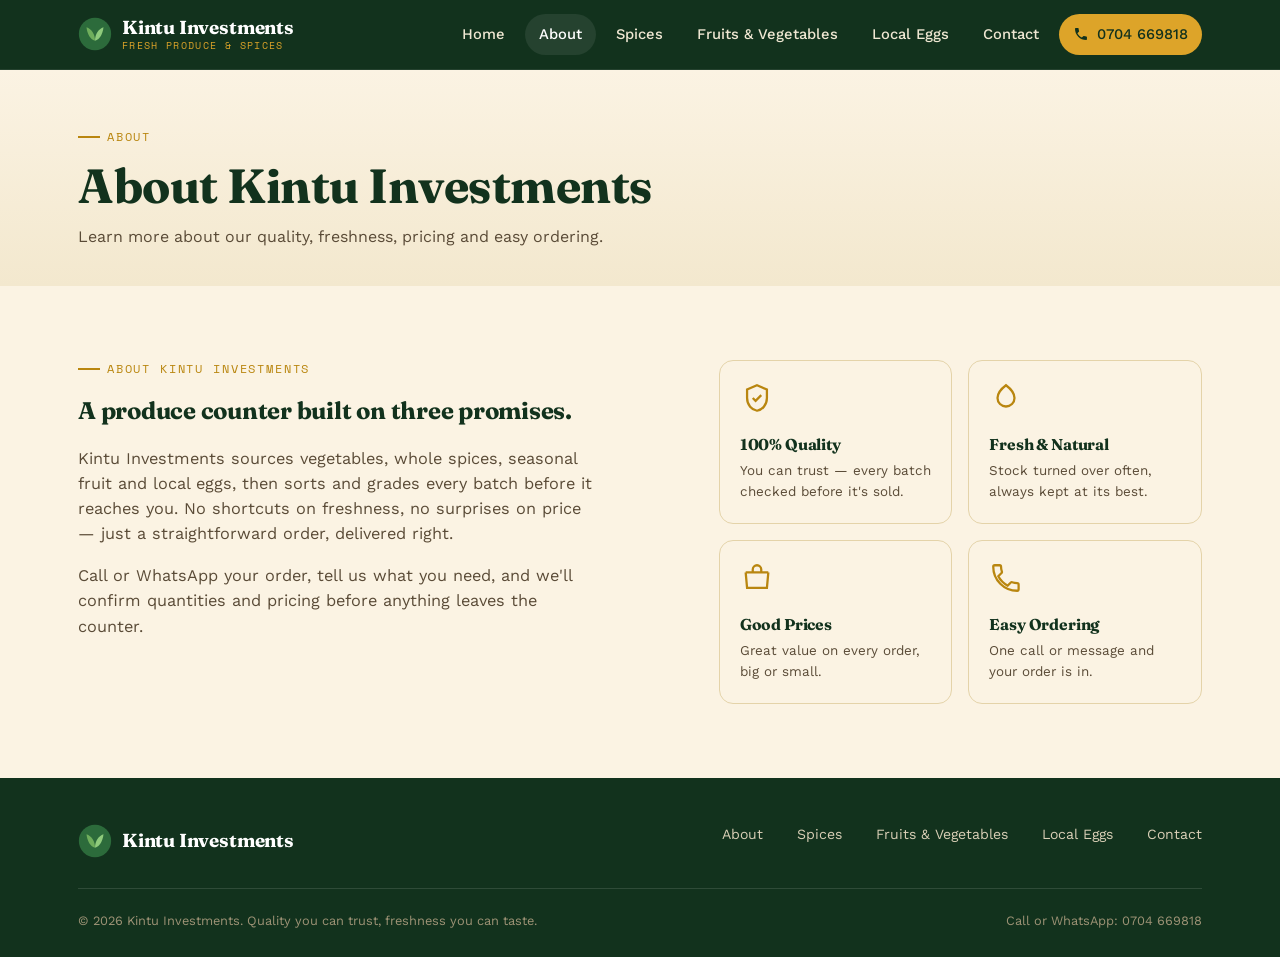
==== about.html @ b9143831 "Add files via upload" ====
<!DOCTYPE html>
<html lang="en">
<head>
<meta charset="UTF-8">
<meta name="viewport" content="width=device-width, initial-scale=1.0">
<title>About Kintu Investments</title>
<meta name="description" content="Kintu Investments — dealers in vegetables, spices, fruits and local eggs. Quality you can trust, freshness you can taste. Order now: 0704 669818.">
<link rel="preconnect" href="https://fonts.googleapis.com">
<link href="https://fonts.googleapis.com/css2?family=Fraunces:opsz,wght@9..144,400;9..144,500;9..144,600;9..144,700;9..144,900&family=Work+Sans:wght@400;500;600;700&family=Space+Mono:wght@400;700&display=swap" rel="stylesheet">
<style>:root{
    --forest:#1E4A2C;
    --forest-deep:#12321D;
    --forest-light:#3E7A48;
    --gold:#DDA429;
    --gold-deep:#B9860F;
    --clay:#7A4A24;
    --cream:#FBF3E3;
    --paper:#F3E8CE;
    --paper-line:#E4D3A9;
    --ink:#2B2013;
    --ink-soft:#5A4B37;
    --max:1180px;
    --radius:18px;
  }
  *{box-sizing:border-box;}
  html{scroll-behavior:smooth;}
  body{
    margin:0;
    background:var(--cream);
    color:var(--ink);
    font-family:'Work Sans',sans-serif;
    line-height:1.55;
    -webkit-font-smoothing:antialiased;
  }
  h1,h2,h3,.display{
    font-family:'Fraunces',serif;
    font-weight:700;
    letter-spacing:-0.01em;
    color:var(--forest-deep);
    margin:0;
  }
  .mono{font-family:'Space Mono',monospace;}
  a{color:inherit;text-decoration:none;}
  img{max-width:100%;display:block;}
  .wrap{max-width:var(--max);margin:0 auto;padding:0 28px;}
  .eyebrow{
    font-family:'Space Mono',monospace;
    font-size:.72rem;
    letter-spacing:.16em;
    text-transform:uppercase;
    color:var(--gold-deep);
    display:flex;
    align-items:center;
    gap:.6em;
    margin-bottom:14px;
  }
  .eyebrow::before{content:"";width:22px;height:2px;background:var(--gold-deep);display:inline-block;}
  button{font-family:inherit;cursor:pointer;}
  :focus-visible{outline:3px solid var(--gold);outline-offset:3px;}

  /* ---------- header ---------- */
  header{
    position:sticky;top:0;z-index:100;
    background:var(--forest-deep);
    border-bottom:1px solid rgba(255,255,255,.08);
  }
  .nav-inner{
    display:flex;align-items:center;justify-content:space-between;
    padding:14px 28px;max-width:var(--max);margin:0 auto;
  }
  .brand{display:flex;align-items:center;gap:10px;}
  .brand-mark{width:34px;height:34px;flex:none;}
  .brand-text{font-family:'Fraunces',serif;font-weight:700;color:#fff;font-size:1.18rem;line-height:1.05;letter-spacing:-.01em;}
  .brand-text span{display:block;font-family:'Space Mono',monospace;font-weight:400;font-size:.6rem;letter-spacing:.14em;color:var(--gold);text-transform:uppercase;margin-top:2px;}
  nav.primary{display:flex;gap:6px;align-items:center;}
  nav.primary a{
    color:#EFE7D2;font-size:.92rem;font-weight:500;padding:9px 14px;border-radius:100px;
    position:relative;transition:background .2s ease,color .2s ease;
  }
  nav.primary a:hover,nav.primary a.active{background:rgba(255,255,255,.08);color:#fff;}
  .nav-cta{
    display:inline-flex;align-items:center;gap:8px;
    background:var(--gold);color:var(--forest-deep)!important;
    padding:10px 18px;border-radius:100px;font-weight:700;font-size:.88rem;
    transition:transform .15s ease, background .2s ease;
    white-space:nowrap;
  }
  .nav-cta:hover{background:#fff;transform:translateY(-1px);}
  .burger{display:none;background:none;border:0;width:40px;height:40px;position:relative;}
  .burger span{position:absolute;left:9px;right:9px;height:2px;background:#EFE7D2;transition:.25s;}
  .burger span:nth-child(1){top:14px;}
  .burger span:nth-child(2){top:20px;}
  .burger span:nth-child(3){top:26px;}
  .burger.open span:nth-child(1){transform:translateY(6px) rotate(45deg);}
  .burger.open span:nth-child(2){opacity:0;}
  .burger.open span:nth-child(3){transform:translateY(-6px) rotate(-45deg);}

  /* ---------- hero ---------- */
  .hero{
    position:relative;overflow:hidden;
    background:
      radial-gradient(ellipse at 85% -10%, rgba(221,164,41,.18), transparent 55%),
      linear-gradient(180deg, var(--cream), var(--cream) 85%, var(--paper));
    padding:76px 0 60px;
  }
  .hero-grid{display:grid;grid-template-columns:1.05fr .95fr;gap:56px;align-items:center;}
  .hero h1{font-size:clamp(2.3rem,4.6vw,3.4rem);line-height:1.06;}
  .hero h1 em{font-style:normal;color:var(--gold-deep);border-bottom:4px solid var(--gold);}
  .hero p.lead{font-size:1.08rem;color:var(--ink-soft);max-width:46ch;margin:20px 0 30px;}
  .cta-row{display:flex;gap:14px;flex-wrap:wrap;margin-bottom:26px;}
  .btn{
    display:inline-flex;align-items:center;gap:10px;padding:15px 24px;border-radius:100px;
    font-weight:700;font-size:.98rem;border:2px solid transparent;transition:transform .15s ease,box-shadow .2s ease;
  }
  .btn:active{transform:scale(.97);}
  .btn-primary{background:var(--forest);color:#fff;box-shadow:0 8px 20px -8px rgba(30,74,44,.6);}
  .btn-primary:hover{background:var(--forest-deep);box-shadow:0 10px 24px -8px rgba(30,74,44,.75);}
  .btn-ghost{border-color:var(--forest);color:var(--forest);}
  .btn-ghost:hover{background:var(--forest);color:#fff;}
  .btn svg{width:18px;height:18px;flex:none;}
  .trust-inline{display:flex;gap:22px;flex-wrap:wrap;font-size:.85rem;color:var(--ink-soft);}
  .trust-inline b{color:var(--forest-deep);}

  .hero-art{position:relative;}
  .bowl-grid{
    display:grid;grid-template-columns:repeat(3,1fr);gap:14px;
  }
  .bowl-card{
    background:var(--paper);border:1px solid var(--paper-line);border-radius:16px;
    padding:14px 10px 12px;text-align:center;transition:transform .25s ease, box-shadow .25s ease;
  }
  .bowl-card:hover{transform:translateY(-4px);box-shadow:0 14px 26px -14px rgba(43,32,19,.35);}
  .bowl-icon{width:64px;height:64px;margin:0 auto 8px;border-radius:50%;position:relative;box-shadow:inset 0 -6px 10px rgba(0,0,0,.18), 0 3px 0 rgba(255,255,255,.5);}
  .bowl-card .lbl{font-size:.72rem;font-weight:600;color:var(--forest-deep);}

  .stamp{
    position:absolute;left:-18px;bottom:-30px;width:150px;height:150px;
    border-radius:50%;background:var(--forest-deep);color:var(--gold);
    display:flex;align-items:center;justify-content:center;text-align:center;
    box-shadow:0 16px 30px -12px rgba(18,50,29,.55);
    animation:spin 26s linear infinite;
    border:2px dashed rgba(221,164,41,.55);
  }
  .stamp-inner{font-family:'Space Mono',monospace;font-size:.62rem;letter-spacing:.1em;line-height:1.9;text-transform:uppercase;}
  .stamp-inner b{display:block;font-family:'Fraunces',serif;font-size:1rem;letter-spacing:0;color:#fff;}
  @keyframes spin{from{transform:rotate(0)}to{transform:rotate(360deg)}}
  @media (prefers-reduced-motion:reduce){.stamp{animation:none;}}

  /* ---------- section shell ---------- */
  section{padding:74px 0;scroll-margin-top:78px;}
  .section-head{max-width:640px;margin-bottom:42px;}
  .section-head h2{font-size:clamp(1.7rem,3vw,2.3rem);}
  .section-head p{color:var(--ink-soft);margin-top:12px;font-size:1.02rem;}
  .alt{background:var(--paper);}

  /* ---------- about ---------- */
  .about-grid{display:grid;grid-template-columns:1.1fr .9fr;gap:50px;align-items:start;}
  .about-grid p{color:var(--ink-soft);font-size:1.02rem;max-width:52ch;}
  .badges{display:grid;grid-template-columns:1fr 1fr;gap:16px;}
  .badge{background:var(--cream);border:1px solid var(--paper-line);border-radius:14px;padding:20px;}
  .badge .ic{width:34px;height:34px;margin-bottom:10px;color:var(--gold-deep);}
  .badge h3{font-size:.98rem;color:var(--forest-deep);margin-bottom:4px;}
  .badge p{margin:0;font-size:.84rem;color:var(--ink-soft);}

  /* ---------- spice counter ---------- */
  .spice-tabs{display:flex;flex-wrap:wrap;gap:10px;margin-bottom:34px;}
  .spice-tab{
    background:var(--cream);border:1px solid var(--paper-line);color:var(--ink-soft);
    padding:10px 16px;border-radius:100px;font-size:.86rem;font-weight:600;
    display:flex;align-items:center;gap:9px;transition:.2s ease;
  }
  .spice-tab .dot{width:14px;height:14px;border-radius:50%;flex:none;}
  .spice-tab:hover{border-color:var(--forest-light);color:var(--forest-deep);}
  .spice-tab[aria-selected="true"]{background:var(--forest);border-color:var(--forest);color:#fff;}
  .spice-panel{
    display:grid;grid-template-columns:.7fr 1.3fr;gap:44px;align-items:center;
    background:var(--cream);border:1px solid var(--paper-line);border-radius:22px;padding:38px;
  }
  .spice-panel .big-icon{width:180px;height:180px;border-radius:50%;margin:0 auto;box-shadow:inset 0 -10px 18px rgba(0,0,0,.2), 0 6px 0 rgba(255,255,255,.45);}
  .spice-panel h3{font-size:1.7rem;margin-bottom:6px;}
  .spice-panel .tagline{color:var(--gold-deep);font-family:'Space Mono',monospace;font-size:.76rem;letter-spacing:.08em;text-transform:uppercase;margin-bottom:16px;}
  .spice-panel .desc{color:var(--ink-soft);margin-bottom:20px;max-width:56ch;}
  .uses{list-style:none;margin:0;padding:0;display:grid;gap:11px;}
  .uses li{display:flex;gap:12px;font-size:.96rem;color:var(--ink);}
  .uses .num{flex:none;width:26px;height:26px;border-radius:50%;background:var(--forest);color:#fff;font-family:'Space Mono',monospace;font-size:.7rem;display:flex;align-items:center;justify-content:center;font-weight:700;}
  @media (max-width:720px){.spice-panel{grid-template-columns:1fr;text-align:center;}.uses li{text-align:left;}}

  /* ---------- produce ---------- */
  .produce-grid{display:grid;grid-template-columns:repeat(5,1fr);gap:16px;}
  .produce-card{
    background:var(--paper);border:1px solid var(--paper-line);border-radius:16px;
    padding:22px 12px;text-align:center;transition:transform .2s ease;
  }
  .produce-card:hover{transform:translateY(-4px);}
  .produce-card .ic{width:46px;height:46px;margin:0 auto 10px;}
  .produce-card .lbl{font-size:.82rem;font-weight:600;color:var(--forest-deep);}
  .produce-note{margin-top:26px;font-size:.92rem;color:var(--ink-soft);}

  /* ---------- eggs ---------- */
  .eggs-wrap{display:grid;grid-template-columns:.9fr 1.1fr;gap:52px;align-items:center;}
  .egg-carton{display:grid;grid-template-columns:repeat(5,1fr);gap:10px;background:var(--clay);padding:20px;border-radius:18px;}
  .egg{width:100%;aspect-ratio:3/3.6;background:radial-gradient(circle at 35% 30%, #FFF3DD, #EAD6A9 65%, #D8BE8B);border-radius:50% 50% 48% 48%/58% 58% 42% 42%;box-shadow:inset -4px -4px 8px rgba(0,0,0,.12);}
  .eggs-copy h2{margin-bottom:14px;}
  .eggs-copy p{color:var(--ink-soft);max-width:50ch;}
  .egg-points{list-style:none;padding:0;margin:22px 0 28px;display:grid;gap:12px;}
  .egg-points li{display:flex;gap:10px;font-size:.96rem;}
  .egg-points svg{width:20px;height:20px;flex:none;color:var(--forest);margin-top:2px;}

  /* ---------- contact ---------- */
  .contact-grid{display:grid;grid-template-columns:1fr 1fr;gap:22px;}
  .contact-card{
    background:var(--forest-deep);color:#F3EEDD;border-radius:20px;padding:32px;
    display:flex;flex-direction:column;gap:14px;
  }
  .contact-card.gold{background:var(--gold);color:var(--forest-deep);}
  .contact-card .ic{width:38px;height:38px;}
  .contact-card h3{color:inherit;font-size:1.25rem;}
  .contact-card p{margin:0;opacity:.85;font-size:.92rem;}
  .contact-card .num{font-family:'Space Mono',monospace;font-size:1.5rem;font-weight:700;letter-spacing:.02em;}
  .contact-card .go{
    align-self:flex-start;margin-top:auto;padding:11px 20px;border-radius:100px;font-weight:700;font-size:.88rem;
    background:rgba(255,255,255,.12);
  }
  .contact-card.gold .go{background:rgba(18,50,29,.14);}
  .contact-card .go:hover{background:rgba(255,255,255,.22);}
  .contact-card.gold .go:hover{background:rgba(18,50,29,.24);}
  .contact-meta{margin-top:30px;color:var(--ink-soft);font-size:.92rem;text-align:center;}

  /* ---------- footer ---------- */
  footer{background:var(--forest-deep);color:#D9CFB6;padding:46px 0 26px;}
  .footer-top{display:flex;justify-content:space-between;flex-wrap:wrap;gap:26px;padding-bottom:30px;border-bottom:1px solid rgba(255,255,255,.12);}
  .footer-brand .brand-text{color:#fff;}
  .footer-links{display:flex;gap:34px;flex-wrap:wrap;}
  .footer-links a{font-size:.88rem;color:#D9CFB6;}
  .footer-links a:hover{color:var(--gold);}
  .footer-bottom{display:flex;justify-content:space-between;flex-wrap:wrap;gap:10px;padding-top:22px;font-size:.8rem;color:#9E9376;}

  /* ---------- responsive ---------- */
  @media (max-width:980px){
    .hero-grid{grid-template-columns:1fr;}
    .hero-art{order:-1;max-width:420px;margin:0 auto;}
    .about-grid{grid-template-columns:1fr;}
    .produce-grid{grid-template-columns:repeat(3,1fr);}
    .eggs-wrap{grid-template-columns:1fr;}
    .contact-grid{grid-template-columns:1fr;}
  }
  @media (max-width:800px){
    nav.primary{
      position:fixed;top:66px;left:0;right:0;bottom:0;
      background:var(--forest-deep);flex-direction:column;align-items:stretch;
      padding:18px 24px;gap:4px;transform:translateY(-8px);opacity:0;pointer-events:none;
      transition:opacity .2s ease, transform .2s ease;overflow-y:auto;
    }
    nav.primary.open{opacity:1;transform:translateY(0);pointer-events:auto;}
    nav.primary a{padding:14px 10px;border-bottom:1px solid rgba(255,255,255,.08);border-radius:0;}
    .nav-cta{margin-top:10px;justify-content:center;}
    .burger{display:block;}
    .spice-panel{padding:26px;}
  }
  @media (max-width:620px){
    .produce-grid{grid-template-columns:repeat(2,1fr);}
    .bowl-grid{grid-template-columns:repeat(3,1fr);}
    .stamp{width:120px;height:120px;left:-8px;bottom:-20px;}
  }
/* ---------- multi-page additions ---------- */
.page-hero{padding:58px 0 36px;background:linear-gradient(180deg,var(--cream),var(--paper));}
.page-hero h1{font-size:clamp(2rem,4vw,3rem);line-height:1.08;}
.page-hero p{max-width:62ch;color:var(--ink-soft);margin:14px 0 0;font-size:1rem;}
.page-actions{display:flex;gap:12px;flex-wrap:wrap;margin-top:24px;}
</style>
</head>
<body data-page="about">
<header>
  <div class="nav-inner">
    <a href="index.html" class="brand">
      <svg class="brand-mark" viewBox="0 0 40 40" fill="none"><circle cx="20" cy="20" r="19" fill="#2C6B3B"/><path d="M20 28c0-8 4-14 10-16-1 8-4 14-10 16Z" fill="#8FCB7C"/><path d="M20 28c0-8-4-14-10-16 1 8 4 14 10 16Z" fill="#6FAE5C"/></svg>
      <span class="brand-text">Kintu Investments<span>Fresh Produce &amp; Spices</span></span>
    </a>
    <nav class="primary" id="primaryNav">
      <a href="index.html" data-page="home">Home</a>
      <a href="about.html" data-page="about">About</a>
      <a href="spices.html" data-page="spices">Spices</a>
      <a href="produce.html" data-page="produce">Fruits &amp; Vegetables</a>
      <a href="eggs.html" data-page="eggs">Local Eggs</a>
      <a href="contact.html" data-page="contact">Contact</a>
      <a class="nav-cta" href="tel:+256704669818">
        <svg viewBox="0 0 24 24" width="16" height="16" fill="currentColor"><path d="M6.6 10.8c1.4 2.8 3.8 5.1 6.6 6.6l2.2-2.2c.3-.3.7-.4 1-.2 1.1.4 2.3.6 3.5.6.6 0 1 .4 1 1V20c0 .6-.4 1-1 1C10.6 21 3 13.4 3 4c0-.6.4-1 1-1h3.5c.6 0 1 .4 1 1 0 1.2.2 2.4.6 3.5.1.4 0 .8-.3 1L6.6 10.8Z"/></svg>
        0704 669818
      </a>
    </nav>
    <button class="burger" id="burger" aria-label="Toggle menu" aria-expanded="false" aria-controls="primaryNav">
      <span></span><span></span><span></span>
    </button>
  </div>
</header>
<section class="page-hero"><div class="wrap"><div class="eyebrow">About</div><h1>About Kintu Investments</h1><p>Learn more about our quality, freshness, pricing and easy ordering.</p></div></section><section id="about">
  <div class="wrap about-grid">
    <div>
      <div class="eyebrow">About Kintu Investments</div>
      <h2>A produce counter built on three promises.</h2>
      <p>Kintu Investments sources vegetables, whole spices, seasonal fruit and local eggs, then sorts and grades every batch before it reaches you. No shortcuts on freshness, no surprises on price — just a straightforward order, delivered right.</p>
      <p>Call or WhatsApp your order, tell us what you need, and we'll confirm quantities and pricing before anything leaves the counter.</p>
    </div>
    <div class="badges">
      <div class="badge">
        <svg class="ic" viewBox="0 0 24 24" fill="none" stroke="currentColor" stroke-width="1.6"><path d="M12 3l7 3v6c0 5-3.4 8.4-7 9-3.6-.6-7-4-7-9V6l7-3Z"/><path d="M9 12l2 2 4-4"/></svg>
        <h3>100% Quality</h3>
        <p>You can trust — every batch checked before it's sold.</p>
      </div>
      <div class="badge">
        <svg class="ic" viewBox="0 0 24 24" fill="none" stroke="currentColor" stroke-width="1.6"><path d="M12 3c4 3 6 6 6 9a6 6 0 1 1-12 0c0-3 2-6 6-9Z"/></svg>
        <h3>Fresh &amp; Natural</h3>
        <p>Stock turned over often, always kept at its best.</p>
      </div>
      <div class="badge">
        <svg class="ic" viewBox="0 0 24 24" fill="none" stroke="currentColor" stroke-width="1.6"><path d="M4 8h16M4 8l1 11h14l1-11M9 8V6a3 3 0 0 1 6 0v2"/></svg>
        <h3>Good Prices</h3>
        <p>Great value on every order, big or small.</p>
      </div>
      <div class="badge">
        <svg class="ic" viewBox="0 0 24 24" fill="none" stroke="currentColor" stroke-width="1.6"><path d="M6.6 10.8c1.4 2.8 3.8 5.1 6.6 6.6l2.2-2.2c.3-.3.7-.4 1-.2 1.1.4 2.3.6 3.5.6.6 0 1 .4 1 1V20c0 .6-.4 1-1 1C10.6 21 3 13.4 3 4c0-.6.4-1 1-1h3.5c.6 0 1 .4 1 1 0 1.2.2 2.4.6 3.5.1.4 0 .8-.3 1L6.6 10.8Z"/></svg>
        <h3>Easy Ordering</h3>
        <p>One call or message and your order is in.</p>
      </div>
    </div>
  </div>
</section>
<footer>
  <div class="wrap">
    <div class="footer-top">
      <a href="index.html" class="brand footer-brand">
        <svg class="brand-mark" viewBox="0 0 40 40" fill="none"><circle cx="20" cy="20" r="19" fill="#2C6B3B"/><path d="M20 28c0-8 4-14 10-16-1 8-4 14-10 16Z" fill="#8FCB7C"/><path d="M20 28c0-8-4-14-10-16 1 8 4 14 10 16Z" fill="#6FAE5C"/></svg>
        <span class="brand-text">Kintu Investments</span>
      </a>
      <nav class="footer-links">
        <a href="about.html">About</a>
        <a href="spices.html">Spices</a>
        <a href="produce.html">Fruits &amp; Vegetables</a>
        <a href="eggs.html">Local Eggs</a>
        <a href="contact.html">Contact</a>
      </nav>
    </div>
    <div class="footer-bottom">
      <span>© 2026 Kintu Investments. Quality you can trust, freshness you can taste.</span>
      <span>Call or WhatsApp: 0704 669818</span>
    </div>
  </div>
</footer>
<script>// Mobile navigation
const burger = document.getElementById('burger');
const primaryNav = document.getElementById('primaryNav');

if (burger && primaryNav) {
  burger.addEventListener('click', () => {
    const open = primaryNav.classList.toggle('open');
    burger.classList.toggle('open', open);
    burger.setAttribute('aria-expanded', String(open));
  });

  primaryNav.querySelectorAll('a').forEach(a => {
    a.addEventListener('click', () => {
      primaryNav.classList.remove('open');
      burger.classList.remove('open');
      burger.setAttribute('aria-expanded', 'false');
    });
  });
}

// Highlight the current page.
const currentPage = document.body.dataset.page;
document.querySelectorAll('nav.primary a[data-page]').forEach(link => {
  if (link.dataset.page === currentPage) link.classList.add('active');
});

// Spice data — 9 spices, each with 3 uses
const spices = [
  { name:'Cloves', tagline:'Whole aromatic bud', color:'radial-gradient(circle at 35% 30%,#6B4A2E,#3B2413 70%)', desc:'Dried, unopened flower buds with a warm, sweet-sharp bite — sold whole for slow-cooked dishes and hot drinks.', uses:['Adds depth to pilau, meat stews and rice dishes','Brewed into spiced tea and mulled drinks','Used traditionally to ease toothache and digestion'] },
  { name:'Black Pepper', tagline:'All-purpose heat', color:'radial-gradient(circle at 35% 30%,#3B3025,#17110B 70%)', desc:'The everyday seasoning spice — sharp, peppery heat that builds flavour in almost any savoury dish.', uses:['General seasoning for meat, fish and vegetables','Base for pepper sauces and marinades','Stirred into soups and stews to round out flavour'] },
  { name:'White Pepper', tagline:'Milder, cleaner heat', color:'radial-gradient(circle at 35% 30%,#E9DBB6,#C7AE79 70%)', desc:'Black pepper with the outer husk removed — a gentler, earthier heat that disappears visually into pale dishes.', uses:['Seasoning cream soups and light sauces without dark specks','Common in broths, dressings and marinades','Milder alternative for dishes like mashed potato'] },
  { name:'Cardamom', tagline:'Sweet, floral pods', color:'radial-gradient(circle at 35% 30%,#A9C77E,#6E8B44 70%)', desc:'Green pods holding fragrant seeds — one of the most versatile spices, equally at home in savoury and sweet cooking.', uses:['Essential in spiced chai and hot beverages','Used in cakes, cookies and sweet baking','Flavours pilau, biryani and other rice dishes'] },
  { name:'Chicken Masala', tagline:'Ready-mixed blend', color:'radial-gradient(circle at 35% 30%,#C24A1E,#7C2A0C 70%)', desc:'A pre-balanced blend built specifically for poultry, taking the guesswork out of seasoning chicken dishes.', uses:['Seasoning chicken stews, curries and soups','Rubbed onto chicken before grilling or roasting','Stirred into sauces for a quick flavour base'] },
  { name:'Moringa', tagline:'Nutrient-dense leaf', color:'radial-gradient(circle at 35% 30%,#7FA858,#4C6E33 70%)', desc:'Dried leaves from the moringa tree, valued for their earthy flavour and place in everyday nutrition.', uses:['Brewed as a herbal tea','Stirred into sauces and leafy greens dishes','Mixed into porridge or smoothies'] },
  { name:'Turmeric Powder', tagline:'Golden ground root', color:'radial-gradient(circle at 35% 30%,#E27A2E,#A8481B 70%)', desc:'Bright gold, earthy and slightly bitter — the colour and backbone of many rice and stew dishes.', uses:['Colours and flavours rice, soups and stews','Foundation ingredient in curry powder blends','Traditionally stirred into warm milk or tea'] },
  { name:'Curry Powder', tagline:'Blended spice mix', color:'radial-gradient(circle at 35% 30%,#B87A2E,#6F430F 70%)', desc:'A balanced house blend of ground spices for quick, consistent flavour in everyday cooking.', uses:['Seasoning curries, stews and sauces','Flavouring vegetables, beans and lentils','Marinating meat and fish before cooking'] },
  { name:'Garlic Powder', tagline:'Dried, ground garlic', color:'radial-gradient(circle at 35% 30%,#F1DDA0,#D9B064 70%)', desc:'Concentrated garlic flavour in dry form — convenient for rubs, marinades and dishes needing an even coating.', uses:['Seasoning meat, vegetables and sauces','Key ingredient in dry rubs and marinades','Adds base flavour to soups and dressings'] }
];

const tabsEl = document.getElementById('spiceTabs');
const panelEl = document.getElementById('spicePanel');

if (tabsEl && panelEl) {
  function renderPanel(i){
    const s = spices[i];
    panelEl.innerHTML = `
      <div class="big-icon" style="background:${s.color}"></div>
      <div>
        <div class="tagline">${s.tagline}</div>
        <h3>${s.name}</h3>
        <p class="desc">${s.desc}</p>
        <ul class="uses">
          ${s.uses.map((u,idx)=>`<li><span class="num">${idx+1}</span><span>${u}</span></li>`).join('')}
        </ul>
      </div>`;
  }

  spices.forEach((s,i) => {
    const tab = document.createElement('button');
    tab.className = 'spice-tab';
    tab.setAttribute('role','tab');
    tab.setAttribute('aria-selected', i===0 ? 'true' : 'false');
    tab.innerHTML = `<span class="dot" style="background:${s.color}"></span>${s.name}`;
    tab.addEventListener('click', () => {
      tabsEl.querySelectorAll('.spice-tab').forEach(t => t.setAttribute('aria-selected','false'));
      tab.setAttribute('aria-selected','true');
      renderPanel(i);
    });
    tabsEl.appendChild(tab);
  });
  renderPanel(0);
}

// Produce grid
const produce = [
  { name:'Pineapple', color:'#C7A93B' }, { name:'Bananas', color:'#E8C13A' },
  { name:'Watermelon', color:'#3F8F4E' }, { name:'Mangoes', color:'#E68A2E' },
  { name:'Oranges', color:'#E07A2A' }, { name:'Apples', color:'#C23B3B' },
  { name:'Grapes', color:'#6B3F82' }, { name:'Papaya', color:'#E8862F' },
  { name:'Limes', color:'#8CB93E' }, { name:'Avocado', color:'#5C7A3B' }
];

const grid = document.getElementById('produceGrid');
if (grid) {
  produce.forEach(p => {
    const card = document.createElement('div');
    card.className = 'produce-card';
    card.innerHTML = `
      <svg class="ic" viewBox="0 0 24 24"><circle cx="12" cy="13" r="8" fill="${p.color}"/><path d="M12 5c1-2 3-3 4-2-1 2-2 3-4 2Z" fill="#3E7A48"/></svg>
      <div class="lbl">${p.name}</div>`;
    grid.appendChild(card);
  });
}
</script>
</body>
</html>
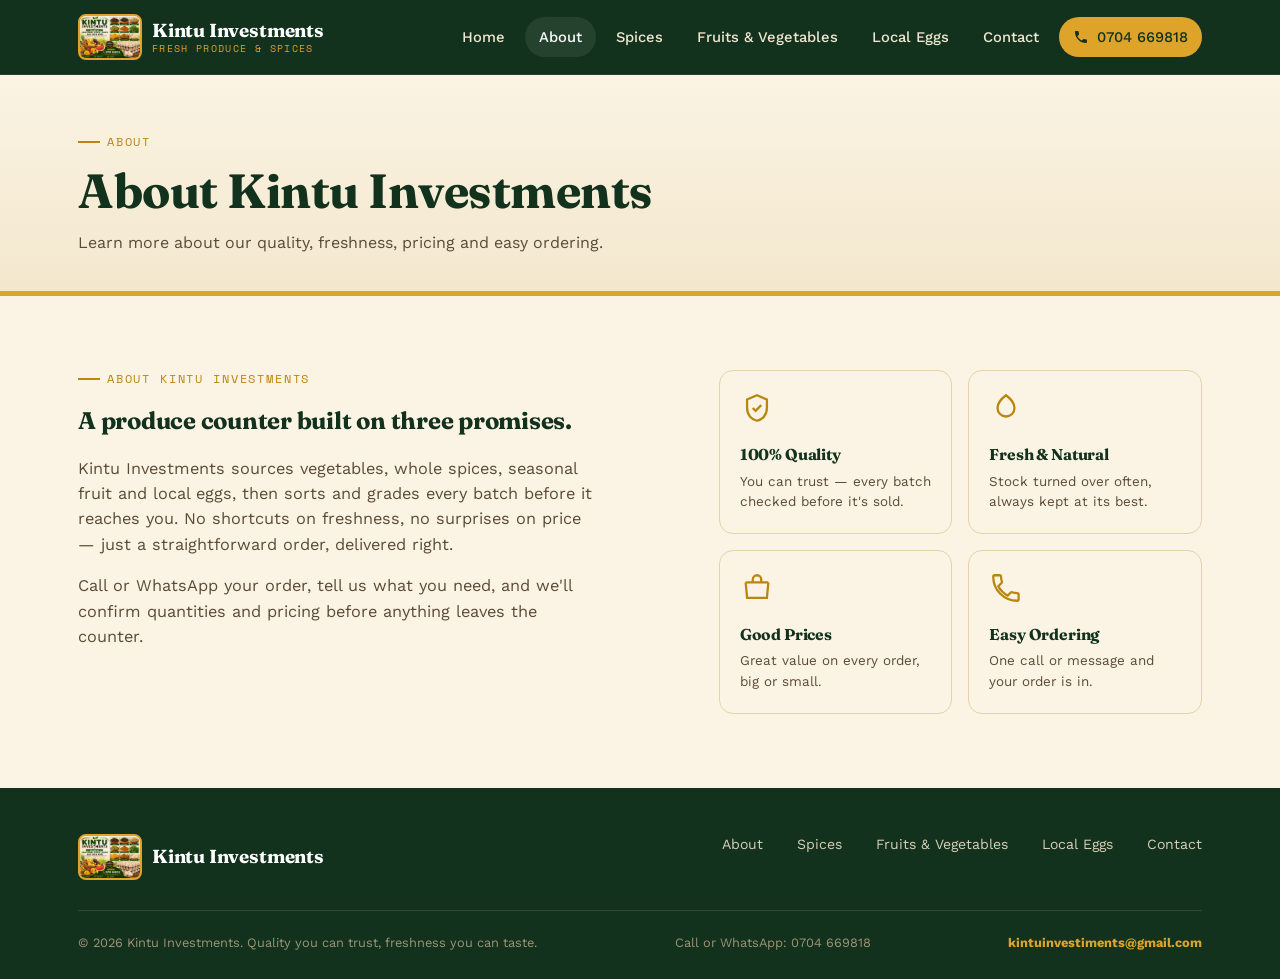
==== commit 517b9733: "Add files via upload" ====
--- a/about.html
+++ b/about.html
@@ -7,6 +7,7 @@
 <meta name="description" content="Kintu Investments — dealers in vegetables, spices, fruits and local eggs. Quality you can trust, freshness you can taste. Order now: 0704 669818.">
 <link rel="preconnect" href="https://fonts.googleapis.com">
 <link href="https://fonts.googleapis.com/css2?family=Fraunces:opsz,wght@9..144,400;9..144,500;9..144,600;9..144,700;9..144,900&family=Work+Sans:wght@400;500;600;700&family=Space+Mono:wght@400;700&display=swap" rel="stylesheet">
+<link rel="stylesheet" href="theme.css">
 <style>:root{
     --forest:#1E4A2C;
     --forest-deep:#12321D;
@@ -273,7 +274,7 @@
 <header>
   <div class="nav-inner">
     <a href="index.html" class="brand">
-      <svg class="brand-mark" viewBox="0 0 40 40" fill="none"><circle cx="20" cy="20" r="19" fill="#2C6B3B"/><path d="M20 28c0-8 4-14 10-16-1 8-4 14-10 16Z" fill="#8FCB7C"/><path d="M20 28c0-8-4-14-10-16 1 8 4 14 10 16Z" fill="#6FAE5C"/></svg>
+      <img class="brand-logo" src="logo.jpeg" alt="Kintu Investments logo">
       <span class="brand-text">Kintu Investments<span>Fresh Produce &amp; Spices</span></span>
     </a>
     <nav class="primary" id="primaryNav">
@@ -329,7 +330,7 @@
   <div class="wrap">
     <div class="footer-top">
       <a href="index.html" class="brand footer-brand">
-        <svg class="brand-mark" viewBox="0 0 40 40" fill="none"><circle cx="20" cy="20" r="19" fill="#2C6B3B"/><path d="M20 28c0-8 4-14 10-16-1 8-4 14-10 16Z" fill="#8FCB7C"/><path d="M20 28c0-8-4-14-10-16 1 8 4 14 10 16Z" fill="#6FAE5C"/></svg>
+        <img class="brand-logo" src="logo.jpeg" alt="Kintu Investments logo">
         <span class="brand-text">Kintu Investments</span>
       </a>
       <nav class="footer-links">
@@ -343,6 +344,7 @@
     <div class="footer-bottom">
       <span>© 2026 Kintu Investments. Quality you can trust, freshness you can taste.</span>
       <span>Call or WhatsApp: 0704 669818</span>
+      <a class="email-link" href="mailto:kintuinvestiments@gmail.com">kintuinvestiments@gmail.com</a>
     </div>
   </div>
 </footer>
--- a/theme.css
+++ b/theme.css
@@ -0,0 +1,5 @@
+/* Colours and logo treatment based on the supplied Kintu Investments logo. */
+:root{--forest:#175c16;--forest-deep:#063b08;--forest-light:#4f8c24;--gold:#f0bd22;--gold-deep:#b46b0d;--clay:#653018;--cream:#fff8e6;--paper:#f6edcc;--paper-line:#dac889;--ink:#321809;--ink-soft:#60472c}
+header,footer{background:var(--forest-deep)}.hero,.page-hero{background:linear-gradient(135deg,#fffbed 0%,#f5e6af 56%,#e8f1ba 100%)}.page-hero{border-bottom:5px solid var(--gold)}
+.brand-logo{width:64px;height:46px;flex:none;object-fit:cover;object-position:18% 18%;border-radius:8px;border:2px solid var(--gold);background:#fff8e6}.spice-tab.image-tab{min-width:206px;background:#fffdf4}.spice-tab .spice-thumb{width:62px;height:42px}.spice-panel{grid-template-columns:minmax(260px,.82fr) 1.18fr;border-color:#d8c273;box-shadow:0 14px 34px rgba(72,52,10,.1)}.spice-product-image{max-width:100%;aspect-ratio:1;object-fit:cover;border:3px solid #fff;box-shadow:0 12px 28px rgba(6,59,8,.18)}.spice-panel-info{display:contents}.spice-panel-info>div:last-child{grid-column:2}@media(max-width:720px){.spice-panel{grid-template-columns:1fr}.spice-panel-info>div:last-child{grid-column:auto}.spice-tab.image-tab{min-width:164px}}
+.responsive-product-image{width:100%;height:auto;display:block;object-fit:cover;border:4px solid #fff;border-radius:20px;box-shadow:0 16px 34px rgba(6,59,8,.2)}.home-spice-photo{aspect-ratio:6/5}.produce-showcase{max-width:960px;margin:0 auto 34px}.produce-showcase .responsive-product-image{aspect-ratio:16/7}.egg-photo{width:100%;aspect-ratio:4/3;object-fit:cover}.email-link{color:var(--gold);font-weight:700}.email-link:hover{color:#fff;text-decoration:underline}@media(max-width:620px){.produce-showcase .responsive-product-image{aspect-ratio:4/3}.home-spice-photo{aspect-ratio:1/1}}
